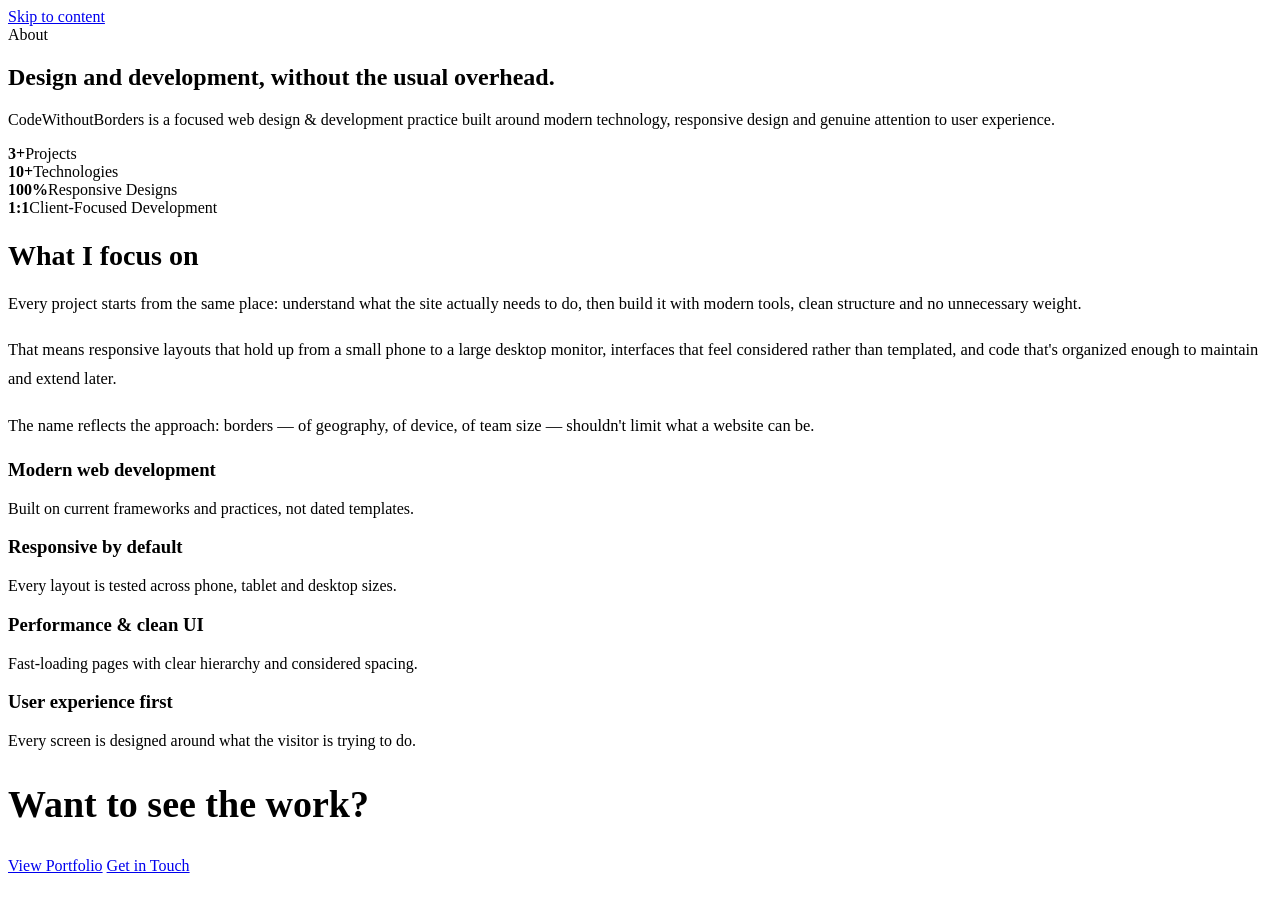
==== about.html @ 9c2fdf0f "Add files via upload" ====
<!DOCTYPE html>
<html lang="en">
<head>
<meta charset="UTF-8" />
<meta name="viewport" content="width=device-width, initial-scale=1.0" />
<title>About — CodeWithoutBorders</title>
<meta name="description" content="Learn about CodeWithoutBorders — a web design and development studio focused on modern, responsive, high-performance websites." />
<link rel="canonical" href="https://REPLACE_ME_DOMAIN.com/about.html" />
<link rel="icon" href="data:image/svg+xml,<svg xmlns=%22http://www.w3.org/2000/svg%22 viewBox=%220 0 100 100%22><text y=%22.9em%22 font-size=%2290%22 fill=%22%2300ff88%22>&lt;/&gt;</text></svg>" />
<link rel="stylesheet" href="css/styles.css" />
</head>
<body data-page="about">
<a href="#main" class="skip-link">Skip to content</a>
<div id="site-header"></div>

<main id="main">
  <section class="page-header">
    <div class="container">
      <span class="eyebrow">About</span>
      <h1>Design and development, without the usual overhead.</h1>
      <p>CodeWithoutBorders is a focused web design &amp; development practice built around modern technology, responsive design and genuine attention to user experience.</p>
    </div>
  </section>

  <section class="section-tight">
    <div class="container">
      <div class="grid grid-4" id="aboutStats">
        <div class="card stat-card reveal"><strong>3+</strong><span>Projects</span></div>
        <div class="card stat-card reveal"><strong>10+</strong><span>Technologies</span></div>
        <div class="card stat-card reveal"><strong>100%</strong><span>Responsive Designs</span></div>
        <div class="card stat-card reveal"><strong>1:1</strong><span>Client-Focused Development</span></div>
      </div>
    </div>
  </section>

  <section class="section">
    <div class="container">
      <div class="split-2col" style="--split-ratio: 1.1fr 0.9fr; --split-gap: 56px; --split-align: start;">
        <div class="reveal">
          <h2 style="font-size:28px; margin-bottom:16px;">What I focus on</h2>
          <p style="color:var(--text-muted); font-size:16.5px; line-height:1.8; margin-bottom:16px;">
            Every project starts from the same place: understand what the site actually needs to do, then build it with modern tools, clean structure and no unnecessary weight.
          </p>
          <p style="color:var(--text-muted); font-size:16.5px; line-height:1.8; margin-bottom:16px;">
            That means responsive layouts that hold up from a small phone to a large desktop monitor, interfaces that feel considered rather than templated, and code that's organized enough to maintain and extend later.
          </p>
          <p style="color:var(--text-muted); font-size:16.5px; line-height:1.8;">
            The name reflects the approach: borders — of geography, of device, of team size — shouldn't limit what a website can be.
          </p>
        </div>
        <div class="grid" style="gap:18px;">
          <div class="card reveal">
            <h3>Modern web development</h3>
            <p>Built on current frameworks and practices, not dated templates.</p>
          </div>
          <div class="card reveal">
            <h3>Responsive by default</h3>
            <p>Every layout is tested across phone, tablet and desktop sizes.</p>
          </div>
          <div class="card reveal">
            <h3>Performance &amp; clean UI</h3>
            <p>Fast-loading pages with clear hierarchy and considered spacing.</p>
          </div>
          <div class="card reveal">
            <h3>User experience first</h3>
            <p>Every screen is designed around what the visitor is trying to do.</p>
          </div>
        </div>
      </div>
    </div>
  </section>

  <section class="section text-center" style="border-top:1px solid var(--border);">
    <div class="container reveal">
      <h2 style="font-size:clamp(26px,4vw,38px);">Want to see the work?</h2>
      <div class="hero-cta" style="justify-content:center; margin-top:26px;">
        <a href="portfolio.html" class="btn btn-primary">View Portfolio</a>
        <a href="contact.html" class="btn btn-secondary">Get in Touch</a>
      </div>
    </div>
  </section>
</main>

<div id="site-footer"></div>
<div id="site-whatsapp"></div>
<script src="js/config.js"></script>
<script src="js/components.js"></script>
<script src="js/main.js"></script>
</body>
</html>
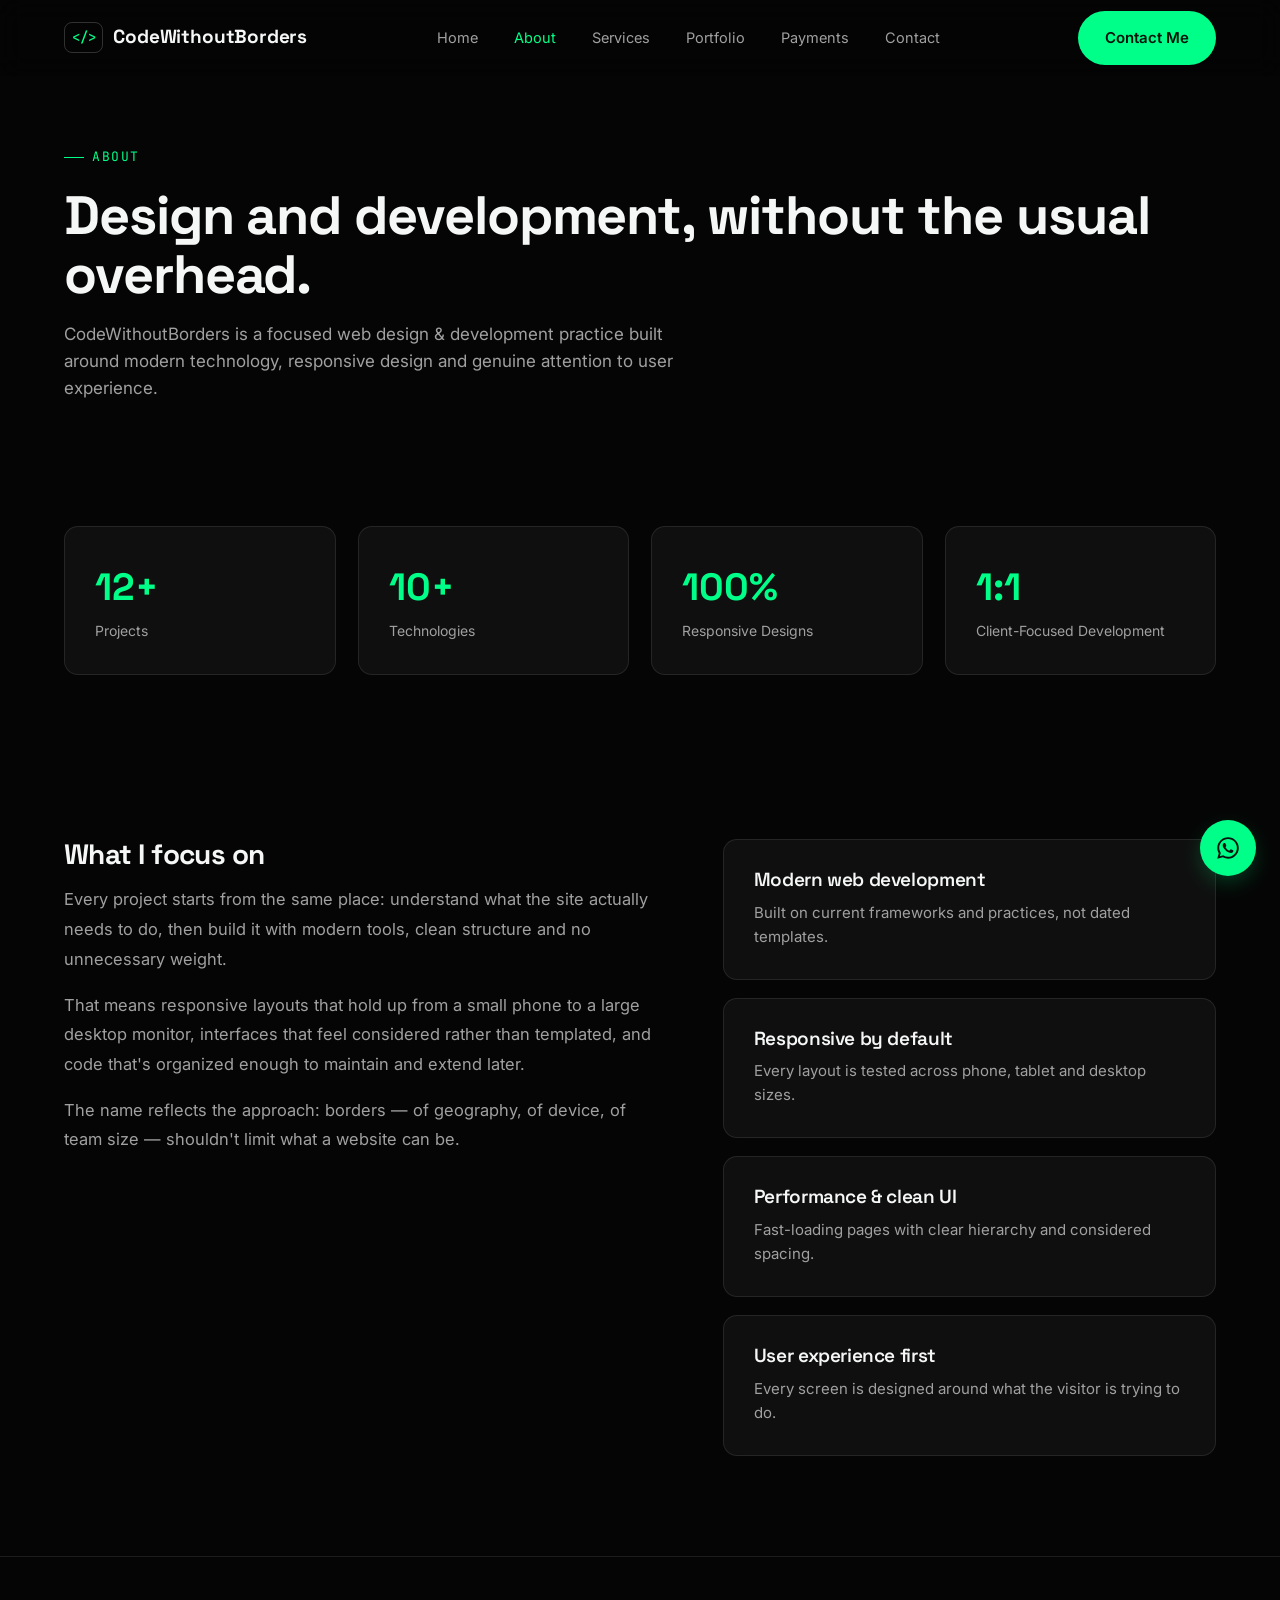
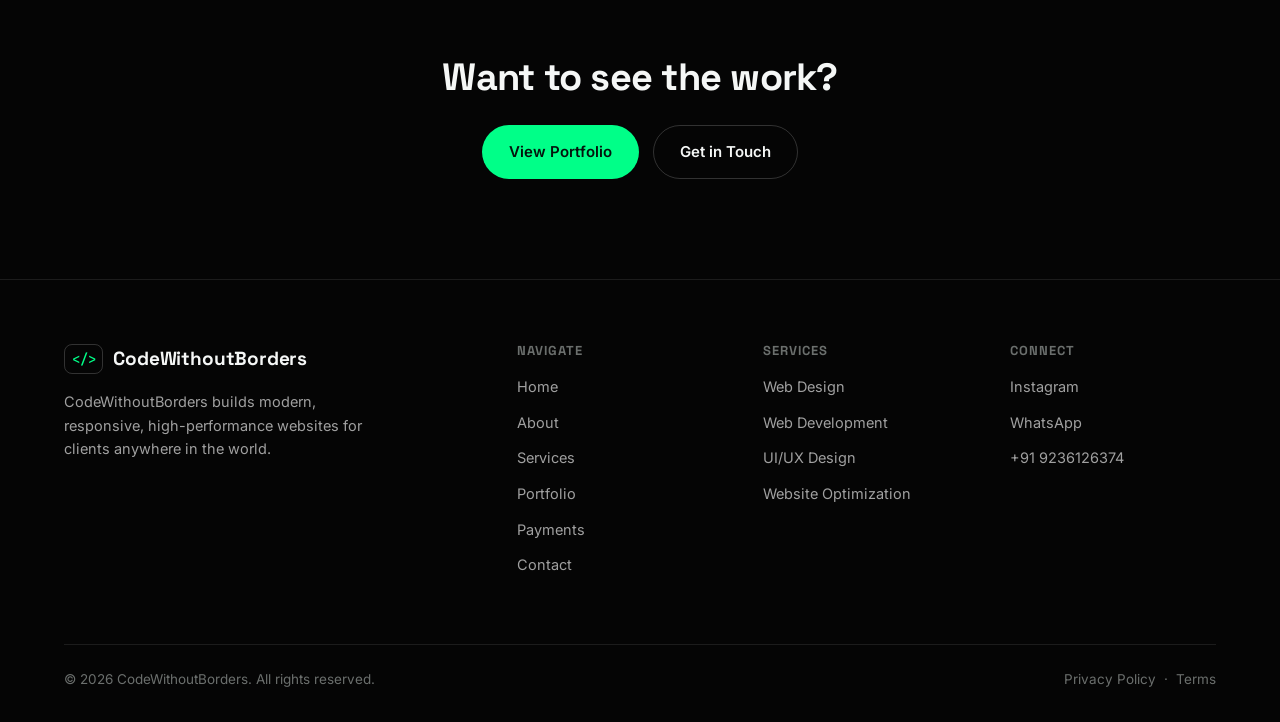
==== commit 6962f6b3: "Update project count from 3 to 12 in about.html" ====
--- a/about.html
+++ b/about.html
@@ -25,7 +25,7 @@
   <section class="section-tight">
     <div class="container">
       <div class="grid grid-4" id="aboutStats">
-        <div class="card stat-card reveal"><strong>3+</strong><span>Projects</span></div>
+        <div class="card stat-card reveal"><strong>12+</strong><span>Projects</span></div>
         <div class="card stat-card reveal"><strong>10+</strong><span>Technologies</span></div>
         <div class="card stat-card reveal"><strong>100%</strong><span>Responsive Designs</span></div>
         <div class="card stat-card reveal"><strong>1:1</strong><span>Client-Focused Development</span></div>
--- a/css/styles.css
+++ b/css/styles.css
@@ -0,0 +1,612 @@
+/* ==========================================================
+   CodeWithoutBorders — Global Stylesheet
+   Design tokens live in :root. Everything derives from them.
+   ========================================================== */
+
+@import url('https://fonts.googleapis.com/css2?family=Space+Grotesk:wght@400;500;600;700&family=Inter:wght@400;500;600&family=JetBrains+Mono:wght@400;500&display=swap');
+
+:root {
+  /* Color */
+  --bg: #050505;
+  --bg-elevated: #0c0c0c;
+  --surface: #0f0f0f;
+  --surface-hover: #131313;
+  --border: rgba(255, 255, 255, 0.09);
+  --border-strong: rgba(255, 255, 255, 0.18);
+  --green: #00ff88;
+  --green-dim: #00cc6f;
+  --green-glow: rgba(0, 255, 136, 0.35);
+  --text: #f5f7f6;
+  --text-muted: #a0a0a0;
+  --text-faint: #6b6f6d;
+  --danger: #ff5c5c;
+
+  /* Type */
+  --font-display: "Space Grotesk", "Inter", sans-serif;
+  --font-body: "Inter", -apple-system, sans-serif;
+  --font-mono: "JetBrains Mono", monospace;
+
+  /* Layout */
+  --max-width: 1200px;
+  --radius-sm: 8px;
+  --radius-md: 14px;
+  --radius-lg: 22px;
+  --nav-height: 76px;
+
+  /* Motion */
+  --ease: cubic-bezier(0.16, 1, 0.3, 1);
+  --dur-fast: 180ms;
+  --dur-med: 420ms;
+}
+
+/* ---------- Reset ---------- */
+*, *::before, *::after { box-sizing: border-box; }
+html { scroll-behavior: smooth; }
+@media (prefers-reduced-motion: reduce) {
+  html { scroll-behavior: auto; }
+  *, *::before, *::after {
+    animation-duration: 0.01ms !important;
+    animation-iteration-count: 1 !important;
+    transition-duration: 0.01ms !important;
+    scroll-behavior: auto !important;
+  }
+}
+
+body {
+  margin: 0;
+  background: var(--bg);
+  color: var(--text);
+  font-family: var(--font-body);
+  font-size: 16px;
+  line-height: 1.6;
+  -webkit-font-smoothing: antialiased;
+  overflow-x: hidden;
+}
+
+h1, h2, h3, h4 { font-family: var(--font-display); margin: 0; line-height: 1.1; letter-spacing: -0.02em; }
+p { margin: 0; }
+a { color: inherit; text-decoration: none; }
+ul { list-style: none; margin: 0; padding: 0; }
+img { max-width: 100%; display: block; }
+button { font-family: inherit; cursor: pointer; }
+input, textarea, select { font-family: inherit; }
+
+/* Visible focus states everywhere (accessibility) */
+a:focus-visible,
+button:focus-visible,
+input:focus-visible,
+textarea:focus-visible,
+select:focus-visible {
+  outline: 2px solid var(--green);
+  outline-offset: 3px;
+  border-radius: 4px;
+}
+
+.skip-link {
+  position: absolute;
+  left: -9999px;
+  top: 0;
+  background: var(--green);
+  color: #04140d;
+  padding: 12px 18px;
+  z-index: 1000;
+  font-weight: 600;
+  border-radius: 0 0 8px 0;
+}
+.skip-link:focus { left: 0; }
+
+/* ---------- Layout helpers ---------- */
+.container {
+  max-width: var(--max-width);
+  margin: 0 auto;
+  padding: 0 24px;
+}
+@media (max-width: 380px) {
+  .container { padding: 0 18px; }
+}
+.section { padding: 100px 0; }
+.section-tight { padding: 64px 0; }
+@media (max-width: 720px) {
+  .section { padding: 64px 0; }
+}
+
+.eyebrow {
+  font-family: var(--font-mono);
+  font-size: 13px;
+  letter-spacing: 0.12em;
+  text-transform: uppercase;
+  color: var(--green);
+  display: inline-flex;
+  align-items: center;
+  gap: 8px;
+  margin-bottom: 16px;
+}
+.eyebrow::before {
+  content: "";
+  width: 20px;
+  height: 1px;
+  background: var(--green);
+}
+
+.section-head { max-width: 640px; margin-bottom: 56px; }
+.section-head h2 { font-size: clamp(28px, 4vw, 42px); font-weight: 600; }
+.section-head p { color: var(--text-muted); margin-top: 14px; font-size: 17px; }
+
+/* ---------- Buttons ---------- */
+.btn {
+  display: inline-flex;
+  align-items: center;
+  justify-content: center;
+  gap: 10px;
+  padding: 14px 26px;
+  border-radius: 999px;
+  font-weight: 600;
+  font-size: 15px;
+  border: 1px solid transparent;
+  transition: transform var(--dur-fast) var(--ease), box-shadow var(--dur-fast) var(--ease), background var(--dur-fast) var(--ease), border-color var(--dur-fast) var(--ease);
+  white-space: nowrap;
+}
+.btn:active { transform: scale(0.97); }
+.btn-primary {
+  background: var(--green);
+  color: #04140d;
+  box-shadow: 0 0 0 0 var(--green-glow);
+}
+.btn-primary:hover { box-shadow: 0 8px 30px -6px var(--green-glow); transform: translateY(-2px); }
+.btn-secondary {
+  background: transparent;
+  color: var(--text);
+  border-color: var(--border-strong);
+}
+.btn-secondary:hover { border-color: var(--green); color: var(--green); transform: translateY(-2px); }
+.btn-ghost { background: transparent; color: var(--text-muted); padding: 10px 16px; }
+.btn-ghost:hover { color: var(--green); }
+.btn-block { width: 100%; }
+.btn[disabled] { opacity: 0.55; cursor: not-allowed; transform: none !important; }
+
+/* ---------- Navbar ---------- */
+.navbar {
+  position: fixed;
+  top: 0; left: 0; right: 0;
+  height: var(--nav-height);
+  z-index: 500;
+  display: flex;
+  align-items: center;
+  background: rgba(5, 5, 5, 0.55);
+  backdrop-filter: blur(14px) saturate(140%);
+  -webkit-backdrop-filter: blur(14px) saturate(140%);
+  border-bottom: 1px solid transparent;
+  transition: border-color var(--dur-fast) var(--ease), background var(--dur-fast) var(--ease);
+}
+.navbar.is-scrolled { border-color: var(--border); background: rgba(5, 5, 5, 0.82); }
+.navbar .container { display: flex; align-items: center; justify-content: space-between; width: 100%; }
+
+.brand {
+  display: flex;
+  align-items: center;
+  gap: 10px;
+  font-family: var(--font-display);
+  font-weight: 700;
+  font-size: 19px;
+  letter-spacing: -0.01em;
+  white-space: nowrap;
+  min-width: 0;
+}
+@media (max-width: 380px) {
+  .brand { font-size: 15px; gap: 7px; }
+  .brand .mark { padding: 2px 5px; font-size: 12px; }
+}
+.brand .mark {
+  font-family: var(--font-mono);
+  color: var(--green);
+  font-weight: 500;
+  border: 1px solid var(--border-strong);
+  border-radius: 8px;
+  padding: 3px 7px;
+  font-size: 14px;
+}
+
+.nav-links {
+  display: flex;
+  align-items: center;
+  gap: 4px;
+}
+.nav-links a {
+  padding: 10px 16px;
+  border-radius: 999px;
+  font-size: 14.5px;
+  color: var(--text-muted);
+  transition: color var(--dur-fast) var(--ease), background var(--dur-fast) var(--ease);
+  position: relative;
+}
+.nav-links a:hover { color: var(--text); background: var(--surface); }
+.nav-links a.active { color: var(--green); }
+.nav-cta { margin-left: 8px; }
+
+.nav-toggle {
+  display: none;
+  background: none;
+  border: 1px solid var(--border-strong);
+  border-radius: 10px;
+  width: 42px; height: 42px;
+  align-items: center;
+  justify-content: center;
+  color: var(--text);
+}
+
+.mobile-menu {
+  position: fixed;
+  inset: var(--nav-height) 0 0 0;
+  background: rgba(5,5,5,0.98);
+  backdrop-filter: blur(10px);
+  z-index: 499;
+  display: flex;
+  flex-direction: column;
+  padding: 28px 24px;
+  gap: 4px;
+  transform: translateY(-8px);
+  opacity: 0;
+  pointer-events: none;
+  transition: opacity var(--dur-med) var(--ease), transform var(--dur-med) var(--ease);
+}
+.mobile-menu.open { opacity: 1; transform: translateY(0); pointer-events: auto; }
+.mobile-menu a {
+  padding: 16px 4px;
+  font-size: 20px;
+  font-family: var(--font-display);
+  border-bottom: 1px solid var(--border);
+  color: var(--text);
+}
+.mobile-menu a.active { color: var(--green); }
+.mobile-menu .btn { margin-top: 20px; }
+
+@media (max-width: 900px) {
+  .nav-links { display: none; }
+  .nav-cta { display: none; }
+  .nav-toggle { display: inline-flex; }
+}
+
+/* ---------- Hero ---------- */
+.hero {
+  position: relative;
+  padding: calc(var(--nav-height) + 84px) 0 100px;
+  overflow: hidden;
+}
+.hero-bg {
+  position: absolute;
+  inset: 0;
+  z-index: -1;
+  background:
+    radial-gradient(600px circle at 15% 20%, rgba(0,255,136,0.08), transparent 60%),
+    radial-gradient(500px circle at 85% 60%, rgba(0,255,136,0.05), transparent 60%);
+}
+.hero-grid {
+  position: absolute;
+  inset: 0;
+  z-index: -1;
+  background-image:
+    linear-gradient(rgba(255,255,255,0.035) 1px, transparent 1px),
+    linear-gradient(90deg, rgba(255,255,255,0.035) 1px, transparent 1px);
+  background-size: 46px 46px;
+  mask-image: radial-gradient(ellipse 70% 60% at 50% 20%, black 40%, transparent 90%);
+}
+.hero-content { max-width: 780px; }
+.hero h1 {
+  font-size: clamp(40px, 7vw, 76px);
+  font-weight: 700;
+  opacity: 0;
+  transform: translateY(18px);
+  animation: rise var(--dur-med) var(--ease) forwards;
+  animation-delay: 80ms;
+}
+.hero h1 .accent { color: var(--green); }
+.hero-sub {
+  margin-top: 22px;
+  font-size: clamp(16px, 2vw, 19px);
+  color: var(--text-muted);
+  max-width: 620px;
+  opacity: 0;
+  transform: translateY(18px);
+  animation: rise var(--dur-med) var(--ease) forwards;
+  animation-delay: 200ms;
+}
+.hero-cta {
+  margin-top: 38px;
+  display: flex;
+  gap: 14px;
+  flex-wrap: wrap;
+  opacity: 0;
+  transform: translateY(18px);
+  animation: rise var(--dur-med) var(--ease) forwards;
+  animation-delay: 320ms;
+}
+.hero-meta {
+  margin-top: 64px;
+  display: flex;
+  gap: 40px;
+  flex-wrap: wrap;
+  opacity: 0;
+  animation: fade var(--dur-med) var(--ease) forwards;
+  animation-delay: 460ms;
+}
+@media (max-width: 480px) {
+  .hero-meta { gap: 24px 32px; margin-top: 44px; }
+}
+.hero-meta div strong { display: block; font-family: var(--font-display); font-size: 26px; color: var(--green); }
+.hero-meta div span { font-size: 13px; color: var(--text-faint); }
+
+@keyframes rise { to { opacity: 1; transform: translateY(0); } }
+@keyframes fade { to { opacity: 1; } }
+@media (prefers-reduced-motion: reduce) {
+  .hero h1, .hero-sub, .hero-cta, .hero-meta { opacity: 1; transform: none; animation: none; }
+}
+
+.floaters { position: absolute; inset: 0; z-index: -1; pointer-events: none; }
+.floaters span {
+  position: absolute;
+  width: 6px; height: 6px;
+  border-radius: 50%;
+  background: var(--green);
+  opacity: 0.5;
+  animation: floaty 9s ease-in-out infinite;
+  box-shadow: 0 0 12px var(--green-glow);
+}
+@keyframes floaty {
+  0%, 100% { transform: translateY(0); }
+  50% { transform: translateY(-24px); }
+}
+@media (prefers-reduced-motion: reduce) { .floaters span { animation: none; } }
+
+/* ---------- Cards (services / tech / stats) ---------- */
+.grid { display: grid; gap: 22px; }
+.grid-3 { grid-template-columns: repeat(3, 1fr); }
+.grid-4 { grid-template-columns: repeat(4, 1fr); }
+.grid-2 { grid-template-columns: repeat(2, 1fr); }
+@media (max-width: 980px) { .grid-3, .grid-4 { grid-template-columns: repeat(2, 1fr); } }
+@media (max-width: 620px) { .grid-3, .grid-4, .grid-2 { grid-template-columns: 1fr; } }
+
+/* Generic responsive two-column split (replaces one-off inline grid-template-columns,
+   which inline styles would otherwise let win over any media query below). Set the
+   ratio/gap/alignment per-instance with the --split-* custom properties; the column
+   collapse on small screens always applies regardless of what those are set to. */
+.split-2col {
+  display: grid;
+  gap: var(--split-gap, 48px);
+  grid-template-columns: var(--split-ratio, 1fr 1fr);
+  align-items: var(--split-align, center);
+}
+@media (max-width: 860px) {
+  .split-2col { grid-template-columns: 1fr !important; gap: var(--split-gap-mobile, 32px) !important; }
+}
+
+.card {
+  background: var(--surface);
+  border: 1px solid var(--border);
+  border-radius: var(--radius-md);
+  padding: 30px;
+  transition: transform var(--dur-fast) var(--ease), border-color var(--dur-fast) var(--ease), background var(--dur-fast) var(--ease);
+}
+.card:hover { transform: translateY(-4px); border-color: var(--border-strong); background: var(--surface-hover); }
+.card .icon {
+  width: 46px; height: 46px;
+  display: flex; align-items: center; justify-content: center;
+  border-radius: 12px;
+  background: rgba(0,255,136,0.08);
+  color: var(--green);
+  margin-bottom: 20px;
+}
+.card h3 { font-size: 19px; font-weight: 600; margin-bottom: 10px; }
+.card p { color: var(--text-muted); font-size: 15px; }
+
+.stat-card { text-align: left; }
+.stat-card strong { display: block; font-family: var(--font-display); font-size: 38px; color: var(--green); }
+.stat-card span { color: var(--text-muted); font-size: 14px; }
+
+/* Tech badges */
+.tech-badges { display: flex; flex-wrap: wrap; gap: 12px; }
+.tech-badge {
+  display: flex; align-items: center; gap: 9px;
+  padding: 12px 18px;
+  border: 1px solid var(--border);
+  border-radius: 999px;
+  font-family: var(--font-mono);
+  font-size: 14px;
+  color: var(--text-muted);
+  transition: border-color var(--dur-fast) var(--ease), color var(--dur-fast) var(--ease), transform var(--dur-fast) var(--ease);
+}
+.tech-badge:hover { border-color: var(--green); color: var(--green); transform: translateY(-2px); }
+.tech-badge .dot { width: 7px; height: 7px; border-radius: 50%; background: var(--green); }
+
+/* ---------- Portfolio ---------- */
+.filter-bar {
+  display: flex; flex-wrap: wrap; gap: 10px;
+  margin-bottom: 40px;
+}
+.filter-btn {
+  padding: 10px 20px;
+  border-radius: 999px;
+  border: 1px solid var(--border);
+  background: transparent;
+  color: var(--text-muted);
+  font-size: 14px;
+  transition: all var(--dur-fast) var(--ease);
+}
+.filter-btn:hover { border-color: var(--border-strong); color: var(--text); }
+.filter-btn.active { background: var(--green); border-color: var(--green); color: #04140d; font-weight: 600; }
+
+.project-grid { display: grid; grid-template-columns: repeat(3, 1fr); gap: 26px; }
+@media (max-width: 980px) { .project-grid { grid-template-columns: repeat(2, 1fr); } }
+@media (max-width: 620px) { .project-grid { grid-template-columns: 1fr; } }
+
+.project-card {
+  background: var(--surface);
+  border: 1px solid var(--border);
+  border-radius: var(--radius-md);
+  overflow: hidden;
+  transition: transform var(--dur-fast) var(--ease), border-color var(--dur-fast) var(--ease);
+  opacity: 0; transform: translateY(16px);
+}
+.project-card.in-view { opacity: 1; transform: translateY(0); transition: opacity var(--dur-med) var(--ease), transform var(--dur-med) var(--ease), border-color var(--dur-fast) var(--ease); }
+.project-card:hover { transform: translateY(-6px); border-color: var(--border-strong); }
+.project-card .thumb { aspect-ratio: 16/10; overflow: hidden; background: var(--bg-elevated); }
+.project-card .thumb img { width: 100%; height: 100%; object-fit: cover; transition: transform 500ms var(--ease); }
+.project-card:hover .thumb img { transform: scale(1.06); }
+.project-card .body { padding: 22px; }
+.project-card .cat { font-family: var(--font-mono); font-size: 12px; color: var(--green); text-transform: uppercase; letter-spacing: 0.08em; }
+.project-card h3 { font-size: 18px; margin: 10px 0 8px; }
+.project-card p { color: var(--text-muted); font-size: 14.5px; }
+.project-card .tags { display: flex; flex-wrap: wrap; gap: 6px; margin-top: 14px; }
+.project-card .tags span { font-family: var(--font-mono); font-size: 11.5px; color: var(--text-faint); border: 1px solid var(--border); border-radius: 6px; padding: 3px 8px; }
+.empty-state { text-align: center; padding: 60px 20px; color: var(--text-muted); border: 1px dashed var(--border-strong); border-radius: var(--radius-md); }
+
+/* ---------- Payments ---------- */
+.payment-card {
+  background: var(--surface);
+  border: 1px solid var(--border);
+  border-radius: var(--radius-md);
+  padding: 28px;
+  display: flex;
+  flex-direction: column;
+  gap: 16px;
+}
+.payment-card .head { display: flex; align-items: center; justify-content: space-between; }
+.payment-card .head h3 { font-size: 18px; }
+.payment-status { font-family: var(--font-mono); font-size: 11px; padding: 4px 10px; border-radius: 999px; text-transform: uppercase; letter-spacing: 0.05em; }
+.payment-status.ready { background: rgba(0,255,136,0.12); color: var(--green); }
+.payment-status.pending { background: rgba(255,255,255,0.06); color: var(--text-faint); }
+.payment-value {
+  display: flex; align-items: center; justify-content: space-between; gap: 10px;
+  background: var(--bg-elevated);
+  border: 1px solid var(--border);
+  border-radius: var(--radius-sm);
+  padding: 12px 14px;
+  font-family: var(--font-mono);
+  font-size: 14px;
+  color: var(--text-muted);
+  word-break: break-all;
+}
+.copy-btn {
+  flex-shrink: 0;
+  background: transparent;
+  border: 1px solid var(--border-strong);
+  color: var(--text);
+  border-radius: 8px;
+  padding: 7px 12px;
+  font-size: 12.5px;
+  transition: all var(--dur-fast) var(--ease);
+}
+.copy-btn:hover { border-color: var(--green); color: var(--green); }
+.copy-btn.copied { background: var(--green); color: #04140d; border-color: var(--green); }
+
+/* ---------- Contact ---------- */
+.form-grid { display: grid; grid-template-columns: 1fr 1fr; gap: 18px; }
+@media (max-width: 620px) { .form-grid { grid-template-columns: 1fr; } }
+.field { display: flex; flex-direction: column; gap: 8px; }
+.field.full { grid-column: 1 / -1; }
+.field label { font-size: 13.5px; color: var(--text-muted); }
+.field input, .field textarea {
+  background: var(--surface);
+  border: 1px solid var(--border);
+  border-radius: var(--radius-sm);
+  padding: 13px 15px;
+  color: var(--text);
+  font-size: 15px;
+  transition: border-color var(--dur-fast) var(--ease);
+}
+.field input:focus, .field textarea:focus { border-color: var(--green); outline: none; }
+.field input[aria-invalid="true"], .field textarea[aria-invalid="true"] { border-color: var(--danger); }
+.field .error { font-size: 12.5px; color: var(--danger); min-height: 16px; }
+.field textarea { resize: vertical; min-height: 130px; }
+
+.form-status {
+  margin-top: 18px;
+  padding: 14px 16px;
+  border-radius: var(--radius-sm);
+  font-size: 14px;
+  display: none;
+}
+.form-status.show { display: block; }
+.form-status.success { background: rgba(0,255,136,0.1); color: var(--green); border: 1px solid rgba(0,255,136,0.3); }
+.form-status.error { background: rgba(255,92,92,0.1); color: var(--danger); border: 1px solid rgba(255,92,92,0.3); }
+
+.contact-side { display: flex; flex-direction: column; gap: 14px; }
+.contact-link {
+  display: flex; align-items: center; gap: 14px;
+  padding: 16px 18px;
+  border: 1px solid var(--border);
+  border-radius: var(--radius-md);
+  transition: all var(--dur-fast) var(--ease);
+}
+.contact-link:hover { border-color: var(--green); background: var(--surface); }
+.contact-link .icon { width: 40px; height: 40px; border-radius: 10px; background: rgba(0,255,136,0.08); color: var(--green); display: flex; align-items: center; justify-content: center; flex-shrink: 0; }
+.contact-link strong { display: block; font-size: 15px; }
+.contact-link span { font-size: 13px; color: var(--text-faint); }
+
+/* ---------- Footer ---------- */
+.footer { border-top: 1px solid var(--border); padding: 64px 0 32px; }
+.footer-grid { display: grid; grid-template-columns: 2fr 1fr 1fr 1fr; gap: 40px; }
+@media (max-width: 780px) { .footer-grid { grid-template-columns: 1fr 1fr; } }
+@media (max-width: 480px) { .footer-grid { grid-template-columns: 1fr; } }
+.footer h4 { font-size: 13px; color: var(--text-faint); text-transform: uppercase; letter-spacing: 0.08em; margin-bottom: 16px; }
+.footer ul li { margin-bottom: 10px; }
+.footer ul a { color: var(--text-muted); font-size: 14.5px; transition: color var(--dur-fast) var(--ease); }
+.footer ul a:hover { color: var(--green); }
+.footer-bottom {
+  margin-top: 56px;
+  padding-top: 24px;
+  border-top: 1px solid var(--border);
+  display: flex; justify-content: space-between; flex-wrap: wrap; gap: 12px;
+  color: var(--text-faint); font-size: 13.5px;
+}
+
+.floating-wa {
+  position: fixed;
+  bottom: 24px; right: 24px;
+  width: 56px; height: 56px;
+  border-radius: 50%;
+  background: var(--green);
+  color: #04140d;
+  display: flex; align-items: center; justify-content: center;
+  box-shadow: 0 8px 26px -6px var(--green-glow);
+  z-index: 400;
+  transition: transform var(--dur-fast) var(--ease);
+}
+.floating-wa:hover { transform: scale(1.08); }
+
+/* ---------- Page header (inner pages) ---------- */
+.page-header { padding: calc(var(--nav-height) + 64px) 0 60px; }
+.page-header .eyebrow { margin-bottom: 18px; }
+.page-header h1 { font-size: clamp(34px, 5vw, 54px); }
+.page-header p { margin-top: 16px; color: var(--text-muted); font-size: 17px; max-width: 640px; }
+
+.breadcrumb { font-family: var(--font-mono); font-size: 13px; color: var(--text-faint); margin-bottom: 22px; }
+.breadcrumb a { color: var(--text-muted); }
+.breadcrumb a:hover { color: var(--green); }
+
+/* ---------- Reveal on scroll ---------- */
+.reveal { opacity: 0; transform: translateY(20px); transition: opacity var(--dur-med) var(--ease), transform var(--dur-med) var(--ease); }
+.reveal.in-view { opacity: 1; transform: translateY(0); }
+@media (prefers-reduced-motion: reduce) { .reveal { opacity: 1; transform: none; transition: none; } }
+
+/* ---------- 404 ---------- */
+.error-page { min-height: 90vh; display: flex; flex-direction: column; align-items: center; justify-content: center; text-align: center; padding: 0 20px; }
+.error-page .code { font-family: var(--font-mono); font-size: 100px; color: var(--green); line-height: 1; }
+.error-page h1 { margin-top: 12px; font-size: 28px; }
+.error-page p { margin-top: 12px; color: var(--text-muted); max-width: 420px; }
+.error-page .btn { margin-top: 28px; }
+
+/* ---------- Prose (privacy/terms) ---------- */
+.prose { max-width: 760px; }
+.prose h2 { font-size: 22px; margin-top: 40px; margin-bottom: 14px; }
+.prose h2:first-child { margin-top: 0; }
+.prose p, .prose li { color: var(--text-muted); font-size: 15.5px; margin-bottom: 12px; }
+.prose ul { padding-left: 20px; list-style: disc; }
+
+/* ---------- Utility ---------- */
+.text-center { text-align: center; }
+.mt-lg { margin-top: 40px; }
+.divider { height: 1px; background: var(--border); margin: 0; }
+.visually-hidden {
+  position: absolute; width: 1px; height: 1px; padding: 0; margin: -1px;
+  overflow: hidden; clip: rect(0,0,0,0); white-space: nowrap; border: 0;
+}
